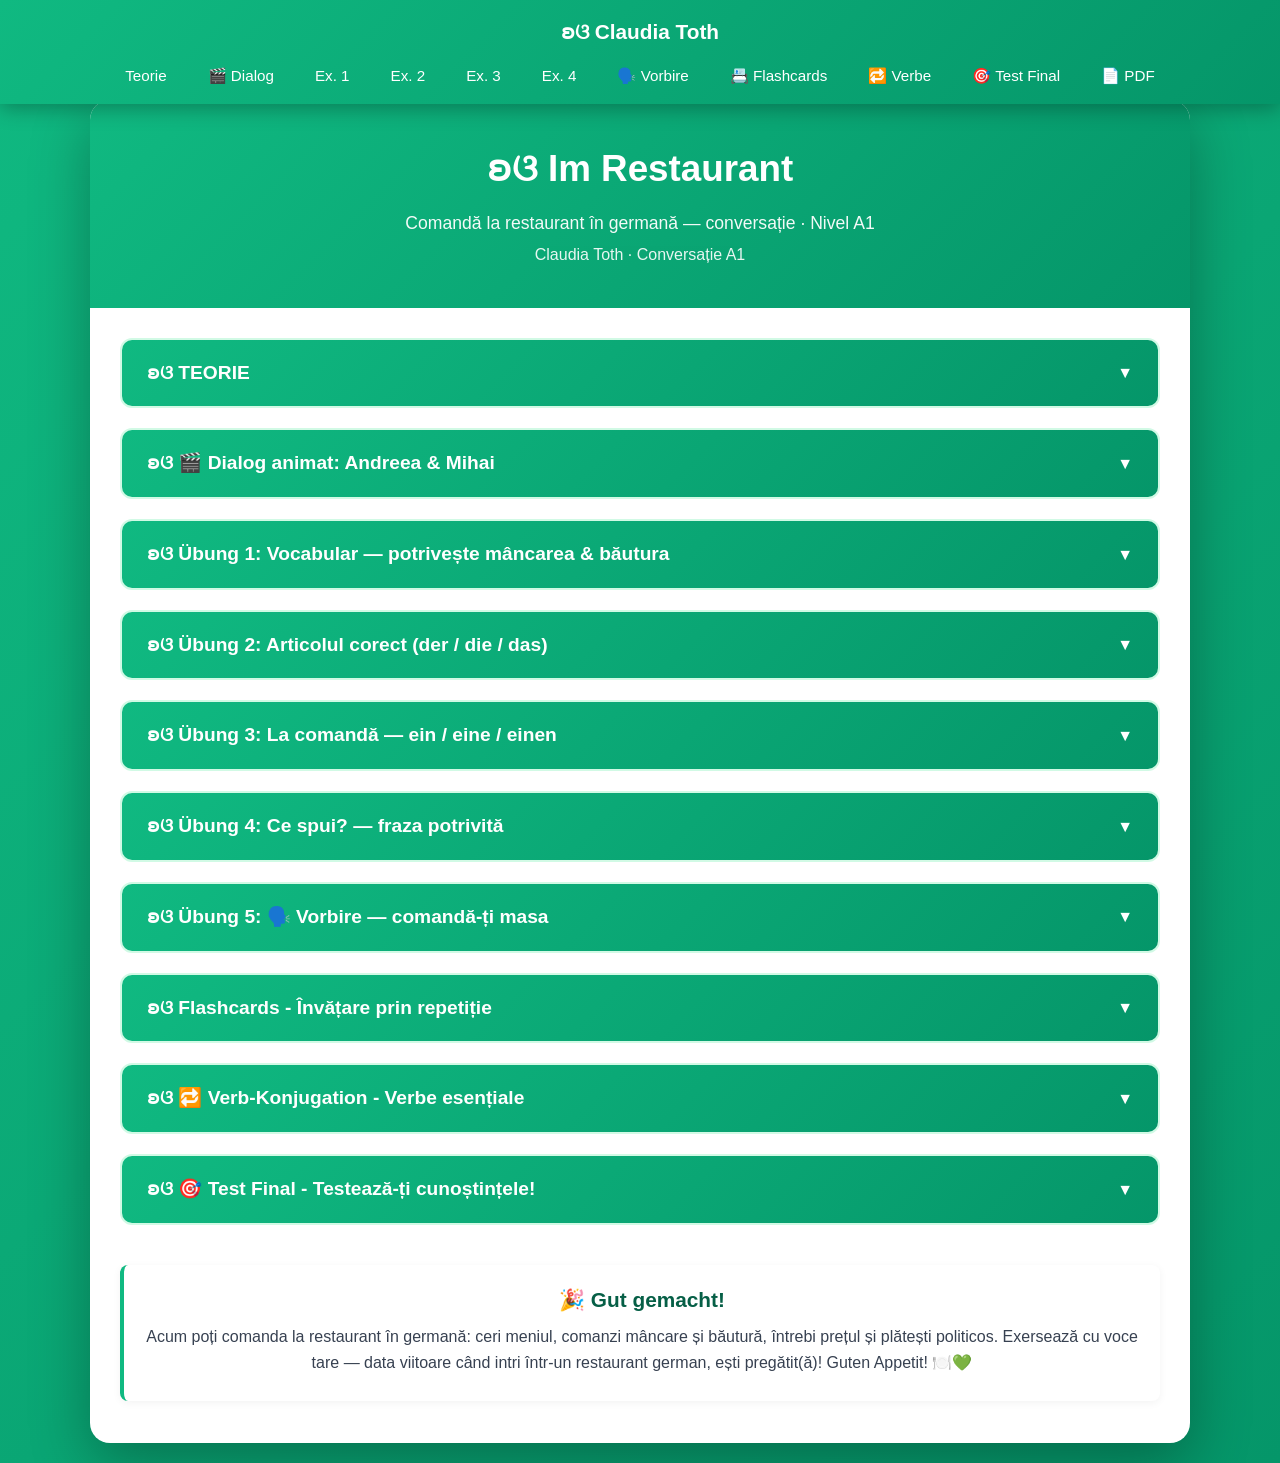
==== index.html @ c7c3b90e "Conversatie A1: Im Restaurant - Essen bestellen (lectie completa) A doua lectie de conversatie A1. C" ====
<!DOCTYPE html>
<html lang="ro">
<head>
    <meta charset="UTF-8">
    <meta name="robots" content="noindex, nofollow">
    <meta name="viewport" content="width=device-width, initial-scale=1.0">
    <title>Im Restaurant: Essen bestellen — conversație · Germană A1</title>
    <meta property="og:title" content="Im Restaurant (Conversație A1)">
    <meta property="og:description" content="Învață să comanzi la restaurant în germană: mâncare, băutură, preț, plată + dialog animat Andreea↔Mihai. Nivel A1.">
    <meta property="og:type" content="website">
    <link rel="stylesheet" href="styles.css">
</head>
<body>
    <nav class="navbar">
        <a href="#top" class="navbar-logo">ʚଓ Claudia Toth</a>
        <ul class="navbar-menu">
            <li><a href="#teorie" onclick="openSection(0)">Teorie</a></li>
            <li><a href="#dialog" onclick="openSection(1)">🎬 Dialog</a></li>
            <li><a href="#ex1" onclick="openSection(2)">Ex. 1</a></li>
            <li><a href="#ex2" onclick="openSection(3)">Ex. 2</a></li>
            <li><a href="#ex3" onclick="openSection(4)">Ex. 3</a></li>
            <li><a href="#ex4" onclick="openSection(5)">Ex. 4</a></li>
            <li><a href="#ex5" onclick="openSection(6)">🗣️ Vorbire</a></li>
            <li><a href="#flashcards" onclick="openSection(7)">📇 Flashcards</a></li>
            <li><a href="#verbs" onclick="openSection(8)">🔁 Verbe</a></li>
            <li><a href="#final-test" onclick="openSection(9)">🎯 Test Final</a></li>
            <li><a href="conversatie-a1-im-restaurant.pdf" download>📄 PDF</a></li>
        </ul>
    </nav>

    <div class="container" id="top">
        <div class="header">
            <h1>ʚଓ Im Restaurant</h1>
            <p class="subtitle">Comandă la restaurant în germană — conversație · Nivel A1</p>
            <p>Claudia Toth · Conversație A1</p>
        </div>

        <div class="content">
            <div class="section" id="teorie">
                <div class="section-header" onclick="toggleMainSection(0)"><h3>ʚଓ TEORIE</h3><span class="arrow">▼</span></div>
                <div class="section-content" id="main-section-0"><div id="theory-container"></div></div>
            </div>

            <div class="section" id="dialog">
                <div class="section-header" onclick="toggleMainSection(1)"><h3>ʚଓ 🎬 Dialog animat: Andreea & Mihai</h3><span class="arrow">▼</span></div>
                <div class="section-content" id="main-section-1">
                    <p style="margin-bottom:14px;"><em>Apasă ▶️ Pornește. Bulele apar pe rând, personajul activ „pulsează". Ascultă cum Andreea comandă la restaurantul lui Mihai — vei auzi exact frazele din teorie. Reascultă orice replică cu 🔁.</em></p>
                    <div id="dialog1-container"></div>
                </div>
            </div>

            <div class="section" id="ex1">
                <div class="section-header" onclick="toggleMainSection(2)"><h3>ʚଓ Übung 1: Vocabular — potrivește mâncarea & băutura</h3><span class="arrow">▼</span></div>
                <div class="section-content" id="main-section-2">
                    <div id="ex1-container"></div>
                    <div class="btn-container"><button class="btn btn-check" onclick="checkExercise(1)">✓ Verifica</button><button class="btn btn-reset" onclick="resetExercise(1)">↻ Reseteaza</button></div>
                    <div class="score" id="score-1"></div>
                </div>
            </div>

            <div class="section" id="ex2">
                <div class="section-header" onclick="toggleMainSection(3)"><h3>ʚଓ Übung 2: Articolul corect (der / die / das)</h3><span class="arrow">▼</span></div>
                <div class="section-content" id="main-section-3">
                    <div id="ex2-container"></div>
                    <div class="btn-container"><button class="btn btn-check" onclick="checkExercise(2)">✓ Verifica</button><button class="btn btn-reset" onclick="resetExercise(2)">↻ Reseteaza</button></div>
                    <div class="score" id="score-2"></div>
                </div>
            </div>

            <div class="section" id="ex3">
                <div class="section-header" onclick="toggleMainSection(4)"><h3>ʚଓ Übung 3: La comandă — ein / eine / einen</h3><span class="arrow">▼</span></div>
                <div class="section-content" id="main-section-4">
                    <div id="ex3-container"></div>
                    <div class="btn-container"><button class="btn btn-check" onclick="checkExercise(3)">✓ Verifica</button><button class="btn btn-reset" onclick="resetExercise(3)">↻ Reseteaza</button></div>
                    <div class="score" id="score-3"></div>
                </div>
            </div>

            <div class="section" id="ex4">
                <div class="section-header" onclick="toggleMainSection(5)"><h3>ʚଓ Übung 4: Ce spui? — fraza potrivită</h3><span class="arrow">▼</span></div>
                <div class="section-content" id="main-section-5">
                    <div id="ex4-container"></div>
                    <div class="btn-container"><button class="btn btn-check" onclick="checkExercise(4)">✓ Verifica</button><button class="btn btn-reset" onclick="resetExercise(4)">↻ Reseteaza</button></div>
                    <div class="score" id="score-4"></div>
                </div>
            </div>

            <div class="section" id="ex5">
                <div class="section-header" onclick="toggleMainSection(6)"><h3>ʚଓ Übung 5: 🗣️ Vorbire — comandă-ți masa</h3><span class="arrow">▼</span></div>
                <div class="section-content" id="main-section-6">
                    <div class="theory-box">
                        <h4>🗣️ Bestelle dein Essen! / Comandă-ți masa!</h4>
                        <p>Acesta e cel mai important exercițiu din lecție — și nu se notează. Imaginează-ți că ești la restaurantul lui Mihai și <strong>comandă cu voce tare</strong>: salută, cere meniul, comandă 2-3 lucruri, întreabă prețul și cere nota. Repetă de 2-3 ori, până curge natural.</p>
                    </div>

                    <div class="theory-box" style="background:#eef2ff;border-color:#6366f1;">
                        <h4>💡 Tippuri — începuturi de propoziție</h4>
                        <ul style="margin-left:20px;">
                            <li><strong>Die Speisekarte, bitte.</strong> <em>(Meniul, vă rog.)</em></li>
                            <li><strong>Ich möchte … / Ich hätte gern …</strong> <em>(Aș dori … / Aș vrea …)</em></li>
                            <li><strong>Ich nehme …</strong> <em>(Iau …)</em></li>
                            <li><strong>Was kostet das?</strong> <em>(Cât costă asta?)</em></li>
                            <li><strong>Die Rechnung, bitte. Ich zahle mit Karte.</strong> <em>(Nota, vă rog. Plătesc cu cardul.)</em></li>
                        </ul>
                    </div>

                    <details class="transcript-details" style="margin-top:16px;">
                        <summary>🎧 Model de răspuns (ascultă & citește)</summary>
                        <div style="padding:14px 4px;">
                            <div class="lesson-audio">
                                <div class="audio-player">
                                    <button class="audio-btn" onclick="toggleAudio(event, 'audio-modell')" id="btn-audio-modell">▶</button>
                                    <audio id="audio-modell" preload="none"><source src="audio/06-modell.mp3" type="audio/mpeg"></audio>
                                </div>
                                <span class="lesson-audio-label">🔊 Ascultă modelul Andreei</span>
                            </div>
                            <div class="example-box">
                                <div class="de">Guten Tag! Die Speisekarte, bitte. … Ich möchte eine Suppe und ein Schnitzel. Zum Trinken nehme ich ein Wasser. Was kostet das zusammen? … Die Rechnung, bitte. Ich zahle mit Karte. Vielen Dank!</div>
                                <div class="ro">Bună ziua! Meniul, vă rog. … Aș dori o supă și un șnițel. De băut iau o apă. Cât costă în total? … Nota de plată, vă rog. Plătesc cu cardul. Mulțumesc mult!</div>
                            </div>
                            <div class="andreea-note" style="margin-top:14px;">
                                <img class="andreea-note-avatar" src="images/annette.png" alt="Annette">
                                <div class="andreea-note-content">
                                    <div class="speaker">Annette</div>
                                    <div class="text">Nu trebuie să comanzi exact ca în model — comandă ce-ți place ȚIE. Dacă reușești să saluți, să comanzi 2-3 lucruri și să ceri nota fără să te oprești, ai reușit. Bravo! 💚</div>
                                </div>
                            </div>
                        </div>
                    </details>
                </div>
            </div>

            <div class="section" id="flashcards">
                <div class="section-header" onclick="toggleMainSection(7)"><h3>ʚଓ Flashcards - Învățare prin repetiție</h3><span class="arrow">▼</span></div>
                <div class="section-content" id="main-section-7"><div id="flashcards-container"></div></div>
            </div>

            <div class="section" id="verbs">
                <div class="section-header" onclick="toggleMainSection(8)"><h3>ʚଓ 🔁 Verb-Konjugation - Verbe esențiale</h3><span class="arrow">▼</span></div>
                <div class="section-content" id="main-section-8"><div id="verbs-container"></div></div>
            </div>

            <div class="section" id="final-test">
                <div class="section-header" onclick="toggleMainSection(9)"><h3>ʚଓ 🎯 Test Final - Testează-ți cunoștințele!</h3><span class="arrow">▼</span></div>
                <div class="section-content" id="main-section-9"><div id="final-test-container"></div></div>
            </div>

            <div class="theory-box" style="text-align: center; margin-top: 40px;">
                <p style="font-size: 1.3rem; font-weight: bold; color: #065f46;">🎉 Gut gemacht!</p>
                <p>Acum poți comanda la restaurant în germană: ceri meniul, comanzi mâncare și băutură, întrebi prețul și plătești politicos. Exersează cu voce tare — data viitoare când intri într-un restaurant german, ești pregătit(ă)! Guten Appetit! 🍽️💚</p>
            </div>
        </div>
    </div>

    <script src="theory.js"></script>
    <script src="dialogs.js?v=1"></script>
    <script src="exercises.js"></script>
    <script src="flashcards.js"></script>
    <script src="verbs.js"></script>
    <script src="final-test.js"></script>
    <script src="main.js"></script>
</body>
</html>
---- styles.css ----
/* ============================================
   CLAUDIA TOTH - NOMEN-VERB-VERBINDUNGEN
   Design verde profesional · Mobile responsive
   ============================================ */

* {
    margin: 0;
    padding: 0;
    box-sizing: border-box;
}

body {
    font-family: 'Segoe UI', Tahoma, Geneva, Verdana, sans-serif;
    background: linear-gradient(135deg, #10b981 0%, #059669 100%);
    line-height: 1.6;
    padding: 0;
    padding-top: 80px;
    min-height: 100vh;
    color: #374151;
}

/* ============================================
   NAVIGATION BAR
   ============================================ */
.navbar {
    position: fixed;
    top: 0;
    left: 0;
    right: 0;
    background: linear-gradient(135deg, #10b981 0%, #059669 100%);
    padding: 15px 30px;
    box-shadow: 0 4px 20px rgba(0,0,0,0.3);
    z-index: 1000;
    display: flex;
    flex-direction: column;
    gap: 15px;
    align-items: center;
    justify-content: center;
}

.navbar-logo {
    color: white;
    font-size: 1.3rem;
    font-weight: bold;
    text-decoration: none;
}

.navbar-menu {
    display: flex;
    gap: 5px;
    list-style: none;
    align-items: center;
    flex-wrap: wrap;
    justify-content: center;
}

.navbar-menu a {
    color: white;
    text-decoration: none;
    padding: 10px 18px;
    border-radius: 8px;
    transition: all 0.3s;
    font-size: 0.95rem;
    font-weight: 500;
}

.navbar-menu a:hover {
    background: rgba(255,255,255,0.2);
    transform: translateY(-2px);
}

/* ============================================
   CONTAINER PRINCIPAL
   ============================================ */
.container {
    max-width: 1100px;
    margin: 20px auto;
    background: white;
    border-radius: 20px;
    box-shadow: 0 20px 60px rgba(0,0,0,0.3);
    overflow: hidden;
}

.header {
    background: linear-gradient(135deg, #10b981 0%, #059669 100%);
    color: white;
    padding: 40px 30px;
    text-align: center;
}

.header h1 {
    font-size: 2.3rem;
    margin-bottom: 10px;
}

.header .subtitle {
    font-size: 1.1rem;
    opacity: 0.95;
    margin-bottom: 5px;
}

.header p {
    font-size: 1rem;
    opacity: 0.9;
}

.content {
    padding: 30px;
}

/* ============================================
   SECȚIUNI (Teorie + Exerciții)
   ============================================ */
.section {
    margin-bottom: 20px;
    scroll-margin-top: 100px;
    border-radius: 12px;
    overflow: hidden;
    border: 2px solid #d1fae5;
}

.section-header {
    background: linear-gradient(135deg, #10b981 0%, #059669 100%);
    color: white;
    padding: 18px 25px;
    cursor: pointer;
    display: flex;
    justify-content: space-between;
    align-items: center;
    transition: all 0.3s;
}

.section-header:hover {
    background: linear-gradient(135deg, #059669 0%, #047857 100%);
}

.section-header h3 {
    font-size: 1.2rem;
}

.arrow {
    transition: transform 0.3s;
    font-size: 1rem;
}

.arrow.rotated {
    transform: rotate(180deg);
}

.section-content {
    display: none;
    padding: 25px;
    background: #f0fdf4;
}

.section-content.active {
    display: block;
    animation: fadeIn 0.4s ease-in-out;
}

@keyframes fadeIn {
    from { opacity: 0; transform: translateY(-5px); }
    to { opacity: 1; transform: translateY(0); }
}

/* ============================================
   SUB-SECȚIUNI (în Teorie)
   ============================================ */
.sub-section {
    margin-bottom: 12px;
    border-radius: 10px;
    overflow: hidden;
    border: 1px solid #a7f3d0;
    background: white;
}

.sub-section-header {
    background: #d1fae5;
    color: #065f46;
    padding: 12px 18px;
    cursor: pointer;
    display: flex;
    justify-content: space-between;
    align-items: center;
    font-weight: 600;
    transition: background 0.3s;
    gap: 10px;
}

.sub-section-header > span:first-child {
    flex: 1;
}

.sub-section-header:hover {
    background: #a7f3d0;
}

/* ============================================
   AUDIO PLAYER (Play / Stop la fiecare subtitlu)
   ============================================ */
.audio-player {
    display: flex;
    align-items: center;
}

.audio-btn {
    background: #10b981;
    color: white;
    border: none;
    width: 36px;
    height: 36px;
    border-radius: 50%;
    cursor: pointer;
    font-size: 0.9rem;
    transition: all 0.3s;
    display: flex;
    align-items: center;
    justify-content: center;
    padding: 0;
    box-shadow: 0 2px 6px rgba(16, 185, 129, 0.3);
}

.audio-btn:hover {
    background: #059669;
    transform: scale(1.1);
    box-shadow: 0 4px 10px rgba(16, 185, 129, 0.5);
}

.audio-btn:active {
    transform: scale(0.95);
}

.lesson-audio {
    display: flex;
    align-items: center;
    gap: 12px;
    margin-bottom: 18px;
    padding: 10px 14px;
    background: #f0fdf4;
    border-left: 4px solid #10b981;
    border-radius: 6px;
}

.lesson-audio-label {
    color: #065f46;
    font-weight: 600;
    font-size: 0.95rem;
}

.sub-arrow {
    transition: transform 0.3s;
}

.sub-arrow.rotated {
    transform: rotate(180deg);
}

.sub-section-content {
    display: none;
    padding: 18px;
    background: white;
}

.sub-section-content.active {
    display: block;
}

/* ============================================
   THEORY BOX
   ============================================ */
.theory-box {
    background: white;
    border-left: 4px solid #10b981;
    padding: 18px 22px;
    margin: 12px 0;
    border-radius: 8px;
    box-shadow: 0 2px 8px rgba(0,0,0,0.05);
}

.theory-box h4 {
    color: #065f46;
    margin-bottom: 10px;
    font-size: 1.1rem;
}

.theory-box p {
    margin-bottom: 8px;
}

.theory-box ul {
    margin-left: 20px;
    margin-top: 8px;
}

.theory-box li {
    margin-bottom: 6px;
}

/* Exemple în context */
.example-box {
    background: #ecfdf5;
    border: 1px dashed #10b981;
    padding: 12px 16px;
    border-radius: 8px;
    margin: 10px 0;
    font-style: italic;
}

.example-box .de {
    color: #065f46;
    font-weight: 600;
    font-style: normal;
}

.example-box .ro {
    color: #6b7280;
    font-size: 0.95rem;
    margin-top: 4px;
}

/* Tabele teorie */
.theory-table {
    width: 100%;
    border-collapse: collapse;
    margin: 12px 0;
    background: white;
    border-radius: 8px;
    overflow: hidden;
    box-shadow: 0 2px 6px rgba(0,0,0,0.05);
}

.theory-table th {
    background: #10b981;
    color: white;
    padding: 12px;
    text-align: left;
    font-weight: 600;
}

.theory-table td {
    padding: 10px 12px;
    border-bottom: 1px solid #d1fae5;
}

.theory-table tr:last-child td {
    border-bottom: none;
}

.theory-table tr:nth-child(even) {
    background: #f0fdf4;
}

.theory-table .verb {
    color: #059669;
    font-weight: bold;
}

.theory-table .nomen {
    color: #065f46;
    font-weight: 600;
}

.theory-table .ro-text {
    color: #6b7280;
    font-style: italic;
    font-size: 0.95rem;
}

/* ============================================
   EXERCIȚII
   ============================================ */
.exercise-instruction {
    background: #fffbeb;
    border-left: 4px solid #f59e0b;
    padding: 12px 18px;
    margin-bottom: 18px;
    border-radius: 8px;
    color: #78350f;
}

.exercise-item {
    background: white;
    padding: 15px 18px;
    margin-bottom: 12px;
    border-radius: 10px;
    display: flex;
    align-items: flex-start;
    gap: 12px;
    flex-wrap: wrap;
    box-shadow: 0 2px 6px rgba(0,0,0,0.05);
}

.exercise-number {
    background: #10b981;
    color: white;
    width: 30px;
    height: 30px;
    border-radius: 50%;
    display: flex;
    align-items: center;
    justify-content: center;
    font-weight: bold;
    flex-shrink: 0;
    font-size: 0.9rem;
}

.input-group {
    flex: 1;
    min-width: 200px;
    display: flex;
    flex-direction: column;
    gap: 6px;
}

.input-group label {
    color: #374151;
    font-size: 1rem;
    line-height: 1.5;
}

.input-group .nomen-highlight {
    color: #065f46;
    font-weight: bold;
    background: #d1fae5;
    padding: 2px 8px;
    border-radius: 5px;
}

.input-group input[type="text"],
.input-group select {
    padding: 10px 14px;
    border: 2px solid #d1fae5;
    border-radius: 8px;
    font-size: 1rem;
    font-family: inherit;
    transition: all 0.3s;
    background: white;
}

.input-group input[type="text"]:focus,
.input-group select:focus {
    outline: none;
    border-color: #10b981;
    box-shadow: 0 0 0 3px rgba(16, 185, 129, 0.15);
}

/* Multiple choice */
.mc-options {
    display: flex;
    flex-direction: column;
    gap: 8px;
    margin-top: 8px;
}

.mc-option {
    display: flex;
    align-items: center;
    gap: 10px;
    padding: 8px 12px;
    border-radius: 8px;
    transition: background 0.2s;
    cursor: pointer;
}

.mc-option:hover {
    background: #f0fdf4;
}

.mc-option input[type="radio"] {
    cursor: pointer;
    width: 18px;
    height: 18px;
    accent-color: #10b981;
}

.mc-option label {
    cursor: pointer;
    flex: 1;
}

/* Feedback */
.feedback {
    width: 100%;
    margin-top: 8px;
    padding: 0;
    font-size: 0.95rem;
    border-radius: 6px;
    transition: all 0.3s;
}

.feedback.correct {
    background: #d1fae5;
    color: #065f46;
    padding: 10px 14px;
    border-left: 3px solid #10b981;
}

.feedback.incorrect {
    background: #fee2e2;
    color: #991b1b;
    padding: 10px 14px;
    border-left: 3px solid #ef4444;
}

.feedback.correct::before {
    content: "✓ Richtig! ";
    font-weight: bold;
}

.feedback.incorrect::before {
    content: "✗ Falsch. ";
    font-weight: bold;
}

/* ============================================
   BUTOANE
   ============================================ */
.btn-container {
    display: flex;
    gap: 15px;
    justify-content: center;
    margin: 30px 0;
    flex-wrap: wrap;
}

.btn {
    padding: 14px 32px;
    border: none;
    border-radius: 10px;
    font-size: 1rem;
    font-weight: 600;
    cursor: pointer;
    transition: all 0.3s;
    font-family: inherit;
}

.btn-check {
    background: linear-gradient(135deg, #10b981 0%, #059669 100%);
    color: white;
}

.btn-check:hover {
    transform: translateY(-2px);
    box-shadow: 0 8px 20px rgba(16, 185, 129, 0.4);
}

.btn-reset {
    background: #6b7280;
    color: white;
}

.btn-reset:hover {
    background: #4b5563;
    transform: translateY(-2px);
    box-shadow: 0 8px 20px rgba(107, 114, 128, 0.4);
}

/* ============================================
   SCOR
   ============================================ */
.score {
    display: none;
    background: linear-gradient(135deg, #10b981 0%, #059669 100%);
    color: white;
    padding: 25px;
    border-radius: 12px;
    text-align: center;
    margin: 20px 0;
    scroll-margin-top: 100px;
}

.score.show {
    display: block;
    animation: fadeIn 0.5s;
}

.score-value {
    font-size: 2rem;
    font-weight: bold;
    margin-bottom: 10px;
}

.score-message {
    font-size: 1.1rem;
}

/* ============================================
   FLASHCARDS
   ============================================ */
.flashcard-counter {
    text-align: center;
    margin-bottom: 15px;
    color: #065f46;
    font-weight: 600;
}

.flashcard {
    background: white;
    border-radius: 16px;
    padding: 50px 30px;
    min-height: 220px;
    display: flex;
    align-items: center;
    justify-content: center;
    text-align: center;
    cursor: pointer;
    box-shadow: 0 4px 15px rgba(0,0,0,0.1);
    transition: transform 0.3s;
    position: relative;
    border: 3px solid #10b981;
}

.flashcard:hover {
    transform: scale(1.02);
}

.flashcard-content {
    width: 100%;
}

.flashcard .de {
    font-size: 1.8rem;
    color: #065f46;
    font-weight: bold;
    margin-bottom: 10px;
}

.flashcard .ro {
    font-size: 1.2rem;
    color: #6b7280;
    font-style: italic;
    display: none;
}

.flashcard.flipped .ro {
    display: block;
    animation: fadeIn 0.3s;
}

.flashcard-hint {
    position: absolute;
    bottom: 12px;
    left: 0;
    right: 0;
    color: #9ca3af;
    font-size: 0.85rem;
}

.flashcard-audio-btn {
    position: absolute;
    top: 15px;
    right: 15px;
    background: #10b981;
    color: white;
    border: none;
    width: 40px;
    height: 40px;
    border-radius: 50%;
    font-size: 1.2rem;
    cursor: pointer;
    transition: all 0.3s;
    display: flex;
    align-items: center;
    justify-content: center;
}

.flashcard-audio-btn:hover {
    background: #059669;
    transform: scale(1.1);
}

.flashcard-controls {
    display: flex;
    justify-content: space-between;
    gap: 15px;
    margin-top: 20px;
}

.flashcard-btn {
    flex: 1;
    background: linear-gradient(135deg, #10b981 0%, #059669 100%);
    color: white;
    padding: 12px;
    border: none;
    border-radius: 8px;
    cursor: pointer;
    font-size: 1rem;
    font-weight: 600;
    transition: all 0.3s;
    font-family: inherit;
}

.flashcard-btn:hover {
    transform: translateY(-2px);
    box-shadow: 0 4px 12px rgba(16, 185, 129, 0.4);
}

.flashcard-btn:disabled {
    background: #d1d5db;
    cursor: not-allowed;
    transform: none;
    box-shadow: none;
}

/* ============================================
   MOBILE RESPONSIVE
   ============================================ */
@media (max-width: 768px) {
    body {
        padding: 0;
        padding-top: 140px;
    }

    .navbar {
        padding: 15px;
    }

    .navbar-menu a {
        padding: 8px 12px;
        font-size: 0.85rem;
    }

    .container {
        margin: 10px;
        border-radius: 12px;
    }

    .header h1 {
        font-size: 1.6rem;
    }

    .header .subtitle {
        font-size: 0.95rem;
    }

    .content {
        padding: 15px;
    }

    .section-header h3 {
        font-size: 1rem;
    }

    .exercise-item {
        padding: 12px;
    }

    .input-group {
        min-width: 100%;
    }

    .btn {
        padding: 12px 24px;
        font-size: 0.95rem;
    }

    .flashcard {
        padding: 35px 20px;
        min-height: 180px;
    }

    .flashcard .de {
        font-size: 1.4rem;
    }

    .flashcard .ro {
        font-size: 1rem;
    }

    .theory-table,
    .grammar-table {
        font-size: 0.9rem;
        display: block;
        overflow-x: auto;
        white-space: nowrap;
        -webkit-overflow-scrolling: touch;
        max-width: 100%;
        scrollbar-width: thin;
        scrollbar-color: #f59e0b #fef3c7;
        background-image: linear-gradient(to right, transparent calc(100% - 32px), rgba(245, 158, 11, 0.28) 100%);
        background-attachment: local;
        background-repeat: no-repeat;
    }

    .theory-table::-webkit-scrollbar,
    .grammar-table::-webkit-scrollbar {
        height: 6px;
    }
    .theory-table::-webkit-scrollbar-track,
    .grammar-table::-webkit-scrollbar-track {
        background: #fef3c7;
        border-radius: 3px;
    }
    .theory-table::-webkit-scrollbar-thumb,
    .grammar-table::-webkit-scrollbar-thumb {
        background: #f59e0b;
        border-radius: 3px;
    }

    .theory-table::before,
    .grammar-table::before {
        content: '👈 Glisează lateral pentru toate coloanele 👉';
        display: block;
        background: #fef3c7;
        color: #92400e;
        padding: 6px 10px;
        font-size: 0.72rem;
        text-align: center;
        font-style: italic;
        border-radius: 6px 6px 0 0;
        white-space: nowrap;
        border-bottom: 1px solid #f59e0b;
        position: sticky;
        left: 0;
    }

    .theory-table th,
    .theory-table td,
    .grammar-table th,
    .grammar-table td {
        padding: 8px;
    }
}

/* ============================================
   TRADUCERI ROMÂNĂ sub fiecare propoziție germană
   Permanent vizibile sub tabelele de teorie
   ============================================ */
.ro-translation {
    display: inline-block;
    color: #6b7280;
    font-style: italic;
    font-size: 0.88rem;
    font-weight: normal;
    line-height: 1.4;
    margin-top: 4px;
    padding-left: 8px;
    border-left: 2px solid #fcd34d;
}

/* ============================================
   TEST FINAL - Wizard Style
   ============================================ */

/* Intro section */
.test-intro {
    background: white;
    padding: 30px;
    border-radius: 12px;
    text-align: center;
    box-shadow: 0 2px 8px rgba(0,0,0,0.05);
}

.test-intro h3 {
    color: #065f46;
    font-size: 1.5rem;
    margin-bottom: 15px;
}

.test-intro p {
    color: #374151;
    margin-bottom: 15px;
}

.test-info-list {
    list-style: none;
    padding: 0;
    margin: 20px auto;
    max-width: 500px;
    text-align: left;
}

.test-info-list li {
    padding: 8px 0;
    color: #374151;
}

.btn-large {
    padding: 16px 40px !important;
    font-size: 1.1rem !important;
    margin-top: 15px;
}

/* Wizard - container principal */
.test-wizard {
    background: white;
    padding: 30px;
    border-radius: 12px;
    box-shadow: 0 2px 8px rgba(0,0,0,0.05);
}

/* Progress bar */
.test-progress {
    margin-bottom: 25px;
}

.test-progress-info {
    display: flex;
    justify-content: space-between;
    margin-bottom: 10px;
    font-weight: 600;
    color: #065f46;
    flex-wrap: wrap;
    gap: 10px;
}

.test-progress-bar {
    height: 12px;
    background: #d1fae5;
    border-radius: 6px;
    overflow: hidden;
}

.test-progress-fill {
    height: 100%;
    background: linear-gradient(90deg, #10b981 0%, #059669 100%);
    transition: width 0.4s ease;
    border-radius: 6px;
    box-shadow: 0 0 8px rgba(16, 185, 129, 0.4);
}

/* Întrebarea curentă */
.test-question {
    background: #f0fdf4;
    padding: 25px;
    border-radius: 10px;
    margin-bottom: 20px;
    border: 2px solid #d1fae5;
}

.test-question-label {
    color: #065f46;
    font-weight: 600;
    font-size: 1.05rem;
    margin-bottom: 15px;
}

.test-question-content {
    font-size: 1.15rem;
    color: #374151;
    line-height: 1.8;
    margin-bottom: 12px;
}

.test-blank {
    background: #fef3c7;
    padding: 4px 16px;
    border-radius: 6px;
    border: 2px dashed #f59e0b;
    color: #78350f;
    font-weight: bold;
    margin-right: 8px;
}

.test-translation {
    display: block;
    color: #6b7280;
    font-style: italic;
    margin: 10px 0;
    font-size: 0.95rem;
}

.test-ro-text {
    background: #fff7ed;
    padding: 15px;
    border-radius: 8px;
    border-left: 4px solid #f59e0b;
    color: #78350f;
    font-weight: 500;
}

.test-input {
    width: 100%;
    padding: 12px 16px;
    border: 2px solid #d1fae5;
    border-radius: 8px;
    font-size: 1.05rem;
    font-family: inherit;
    transition: all 0.3s;
    background: white;
    margin-top: 10px;
}

.test-input:focus {
    outline: none;
    border-color: #10b981;
    box-shadow: 0 0 0 3px rgba(16, 185, 129, 0.15);
}

.test-mc {
    margin-top: 15px;
}

.test-mc .mc-option {
    background: white;
    padding: 12px 16px;
    border-radius: 8px;
    margin-bottom: 8px;
    border: 2px solid #d1fae5;
    transition: all 0.2s;
}

.test-mc .mc-option:hover {
    border-color: #10b981;
    background: #f0fdf4;
}

/* Controale wizard */
.test-controls {
    display: flex;
    gap: 12px;
    justify-content: space-between;
    margin-top: 25px;
    flex-wrap: wrap;
}

.btn-secondary {
    background: #6b7280;
    color: white;
}

.btn-secondary:hover {
    background: #4b5563;
    transform: translateY(-2px);
    box-shadow: 0 4px 12px rgba(107, 114, 128, 0.4);
}

.btn:disabled {
    opacity: 0.5;
    cursor: not-allowed;
    transform: none !important;
    box-shadow: none !important;
}

/* Buton ÎNAPOI LA TEORIE */
.btn-back {
    background: linear-gradient(135deg, #6366f1 0%, #4f46e5 100%);
    color: white;
}

.btn-back:hover {
    transform: translateY(-2px);
    box-shadow: 0 8px 20px rgba(99, 102, 241, 0.4);
}

.test-back-top {
    margin-bottom: 20px;
}

/* REZULTATE */
.test-results {
    background: white;
    padding: 30px;
    border-radius: 12px;
    box-shadow: 0 2px 8px rgba(0,0,0,0.05);
}

.test-result-card {
    text-align: center;
    padding: 30px;
    border-radius: 16px;
    margin-bottom: 25px;
}

.test-result-card.passed {
    background: linear-gradient(135deg, #10b981 0%, #059669 100%);
    color: white;
}

.test-result-card.failed {
    background: linear-gradient(135deg, #ef4444 0%, #dc2626 100%);
    color: white;
}

.test-result-emoji {
    font-size: 4rem;
    margin-bottom: 10px;
}

.test-result-badge {
    font-size: 1.3rem;
    font-weight: bold;
    letter-spacing: 2px;
    margin-bottom: 15px;
    opacity: 0.95;
}

.test-result-score {
    font-size: 3rem;
    font-weight: bold;
    margin-bottom: 5px;
}

.test-result-percentage {
    font-size: 2.5rem;
    font-weight: bold;
    margin-bottom: 20px;
    opacity: 0.9;
}

.test-result-message {
    font-size: 1rem;
    line-height: 1.6;
    max-width: 550px;
    margin: 0 auto;
    padding: 0 15px;
}

.pass-mark, .fail-mark {
    margin-top: 20px;
    padding: 12px;
    background: rgba(255,255,255,0.2);
    border-radius: 8px;
    font-weight: 600;
    font-size: 0.95rem;
}

/* Stats categorii */
.test-stats {
    background: #f0fdf4;
    padding: 20px;
    border-radius: 10px;
    margin-bottom: 20px;
    border-left: 4px solid #10b981;
}

.test-stats h4 {
    color: #065f46;
    margin-bottom: 12px;
}

.test-stats ul {
    list-style: none;
    padding: 0;
}

.test-stats li {
    padding: 8px 0;
    border-bottom: 1px solid #d1fae5;
    color: #374151;
}

.test-stats li:last-child {
    border-bottom: none;
}

/* Greșeli */
.test-mistakes {
    background: #fef2f2;
    padding: 20px;
    border-radius: 10px;
    margin-bottom: 20px;
    border-left: 4px solid #ef4444;
}

.test-mistakes h4 {
    color: #991b1b;
    margin-bottom: 15px;
}

.mistake-item {
    background: white;
    padding: 12px 15px;
    border-radius: 8px;
    margin-bottom: 10px;
    line-height: 1.6;
}

/* Acțiuni finale */
.test-final-actions {
    display: flex;
    gap: 15px;
    justify-content: center;
    flex-wrap: wrap;
    margin-top: 25px;
}

/* Mobile responsive pentru test */
@media (max-width: 768px) {
    .test-intro,
    .test-wizard,
    .test-results {
        padding: 20px 15px;
    }
    
    .test-question {
        padding: 18px 15px;
    }
    
    .test-question-content {
        font-size: 1rem;
    }
    
    .test-result-emoji {
        font-size: 3rem;
    }
    
    .test-result-score {
        font-size: 2.2rem;
    }
    
    .test-result-percentage {
        font-size: 1.8rem;
    }
    
    .test-controls {
        flex-direction: column;
    }

    .test-controls .btn {
        width: 100%;
    }
}

/* ============================================
   EX1 - CLICK-MATCH (DE ↔ RO)
   ============================================ */
.dm-board {
    display: grid;
    grid-template-columns: 1fr 1fr;
    gap: 18px;
    margin: 15px 0;
}

.dm-col {
    background: white;
    padding: 14px;
    border-radius: 10px;
    box-shadow: 0 2px 6px rgba(0,0,0,0.05);
    display: flex;
    flex-direction: column;
    gap: 8px;
}

.dm-col-title {
    color: #065f46;
    font-weight: bold;
    margin-bottom: 6px;
    text-align: center;
    font-size: 1rem;
    padding-bottom: 8px;
    border-bottom: 2px solid #d1fae5;
}

.dm-tile {
    padding: 10px 14px;
    background: #f0fdf4;
    border: 2px solid #d1fae5;
    border-radius: 8px;
    cursor: pointer;
    transition: all 0.2s;
    font-weight: 500;
    color: #065f46;
    text-align: center;
}

.dm-tile:hover {
    background: #d1fae5;
    border-color: #10b981;
    transform: translateY(-1px);
}

.dm-tile.dm-selected {
    background: #fef3c7;
    border-color: #f59e0b;
    color: #78350f;
}

.dm-tile.dm-correct {
    background: #d1fae5;
    border-color: #10b981;
    color: #065f46;
    cursor: default;
    opacity: 0.7;
}

.dm-tile.dm-wrong {
    background: #fee2e2;
    border-color: #ef4444;
    color: #991b1b;
    animation: shake 0.4s;
}

.dm-status {
    text-align: center;
    margin-top: 12px;
    padding: 10px;
    background: #fffbeb;
    border-radius: 8px;
    color: #78350f;
    font-weight: 600;
    border-left: 4px solid #f59e0b;
}

@keyframes shake {
    0%, 100% { transform: translateX(0); }
    25% { transform: translateX(-5px); }
    75% { transform: translateX(5px); }
}

/* ============================================
   EX2 - SORT 5 COLOANE
   ============================================ */
.sort-pool {
    display: flex;
    flex-wrap: wrap;
    gap: 8px;
    padding: 14px;
    background: white;
    border: 2px dashed #10b981;
    border-radius: 10px;
    margin: 15px 0;
    min-height: 60px;
}

.sort-tile {
    padding: 8px 14px;
    background: #f0fdf4;
    border: 2px solid #d1fae5;
    border-radius: 8px;
    cursor: pointer;
    transition: all 0.2s;
    font-weight: 500;
    color: #065f46;
    user-select: none;
}

.sort-tile:hover {
    background: #d1fae5;
    border-color: #10b981;
}

.sort-tile.sort-selected {
    background: #fef3c7;
    border-color: #f59e0b;
    color: #78350f;
}

.sort-tile.sort-wrong {
    background: #fee2e2;
    border-color: #ef4444;
    color: #991b1b;
    animation: shake 0.4s;
}

.sort-tile.sort-placed {
    background: #d1fae5;
    border-color: #10b981;
    color: #065f46;
    cursor: default;
}

.sort-cols {
    display: grid;
    grid-template-columns: repeat(5, 1fr);
    gap: 10px;
    margin-top: 12px;
}

.sort-col {
    background: white;
    border: 2px solid #d1fae5;
    border-radius: 10px;
    padding: 10px;
    cursor: pointer;
    min-height: 140px;
    transition: all 0.2s;
}

.sort-col:hover {
    border-color: #10b981;
    background: #f0fdf4;
}

.sort-col-title {
    text-align: center;
    font-weight: bold;
    color: white;
    background: linear-gradient(135deg, #10b981 0%, #059669 100%);
    padding: 6px 10px;
    border-radius: 6px;
    margin-bottom: 8px;
    font-size: 1rem;
}

.sort-col-body {
    display: flex;
    flex-direction: column;
    gap: 6px;
}

/* ============================================
   EX3 - SATZBAU KLAMMER (click-to-build)
   ============================================ */
.satzbau-item {
    background: white;
    padding: 15px 18px;
    margin-bottom: 12px;
    border-radius: 10px;
    display: flex;
    align-items: flex-start;
    gap: 12px;
    box-shadow: 0 2px 6px rgba(0,0,0,0.05);
}

.satzbau-answer {
    min-height: 50px;
    padding: 12px;
    background: #fffbeb;
    border: 2px dashed #f59e0b;
    border-radius: 8px;
    margin: 8px 0;
    display: flex;
    flex-wrap: wrap;
    gap: 6px;
    align-items: center;
}

.satzbau-answer-placeholder {
    color: #9ca3af;
    font-style: italic;
    font-size: 0.95rem;
}

.satzbau-pool {
    display: flex;
    flex-wrap: wrap;
    gap: 8px;
    padding: 10px;
    background: #f0fdf4;
    border-radius: 8px;
    margin-top: 8px;
}

.satzbau-word {
    padding: 8px 14px;
    background: white;
    border: 2px solid #d1fae5;
    border-radius: 8px;
    cursor: pointer;
    transition: all 0.2s;
    font-weight: 500;
    color: #065f46;
    user-select: none;
}

.satzbau-word:hover {
    background: #d1fae5;
    border-color: #10b981;
    transform: translateY(-1px);
}

.satzbau-word.satzbau-used {
    background: #f3f4f6;
    color: #d1d5db;
    border-color: #e5e7eb;
    cursor: not-allowed;
    opacity: 0.5;
}

.satzbau-picked {
    padding: 6px 12px;
    background: #10b981;
    color: white;
    border-radius: 6px;
    cursor: pointer;
    font-weight: 500;
    transition: all 0.2s;
}

.satzbau-picked:hover {
    background: #ef4444;
}

/* ============================================
   EX4 - AUDIO DICTATION
   ============================================ */
.dict-play-btn {
    background: linear-gradient(135deg, #10b981 0%, #059669 100%);
    color: white;
    border: none;
    padding: 8px 16px;
    border-radius: 8px;
    cursor: pointer;
    font-weight: 600;
    font-family: inherit;
    transition: all 0.2s;
    font-size: 0.95rem;
}

.dict-play-btn:hover {
    transform: translateY(-1px);
    box-shadow: 0 4px 10px rgba(16, 185, 129, 0.4);
}

/* ============================================
   EX5 - FIND-THE-MISTAKE
   ============================================ */
.mistake-options {
    display: flex;
    flex-direction: column;
    gap: 8px;
    margin-top: 8px;
}

.mistake-opt {
    padding: 10px 14px;
    background: white;
    border: 2px solid #d1fae5;
    border-radius: 8px;
    cursor: pointer;
    transition: all 0.2s;
    color: #374151;
}

.mistake-opt:hover {
    border-color: #10b981;
    background: #f0fdf4;
}

.mistake-opt.mistake-picked {
    border-color: #f59e0b;
    background: #fef3c7;
    color: #78350f;
    font-weight: 600;
}

.mistake-opt-letter {
    font-weight: bold;
    color: #065f46;
    margin-right: 6px;
}

/* ============================================
   MOBILE pentru widgeturile interactive
   ============================================ */
@media (max-width: 768px) {
    .dm-board {
        grid-template-columns: 1fr;
        gap: 12px;
    }
    .sort-cols {
        grid-template-columns: repeat(2, 1fr);
    }
    .sort-col {
        min-height: 100px;
    }
    .satzbau-item {
        flex-direction: column;
        padding: 12px;
    }
}

/* ============================================
   PDF — footer @page + secțiuni EXPANDATE la print
   ⚠️ NU se schimbă interfața web. Doar la PRINT secțiunile colapsabile
   se deschid, ca PDF-ul să conțină MATERIA, nu doar header-ele.
   ============================================ */
@page {
    size: A4;
    margin: 18mm 14mm 22mm 14mm;
    @bottom-left { content: "ʚଓ © 2026 Claudia Toth"; font-size: 9pt; color: #065f46; }
    @bottom-right { content: "pag. " counter(page) " / " counter(pages); font-size: 9pt; color: #6b7280; }
}

@media print {
    /* Forțează TOATE secțiunile + sub-secțiunile deschise → PDF cu materia completă */
    .section-content { display: block !important; }
    .sub-section-content { display: block !important; }
    /* Ascunde decorațiunile interactive (săgeți, navbar, butoane verifică/reset) */
    .navbar { display: none !important; }
    .arrow, .sub-arrow { display: none !important; }
    .btn-container { display: none !important; }
    .section-header, .sub-section-header { cursor: default; }
    /* Păstrează culorile la print (verzi + gradient) */
    body { background: white; padding-top: 0; -webkit-print-color-adjust: exact; print-color-adjust: exact; }
    .container { box-shadow: none; margin: 0; max-width: 100%; }
    .header, .section-header { -webkit-print-color-adjust: exact; print-color-adjust: exact; }
    /* Evită break-uri inestetice în mijlocul tabelelor/cardurilor */
    .theory-box, .example-box, .theory-table, .sub-section { page-break-inside: avoid; break-inside: avoid; }
}

/* ===== CAST BANNER (personajele Annettes Deutschkurs) =====
   ⚠️ NU șterge — acest bloc este parte din TEMPLATE-ul canonical
   folosit de lesson-generator. Rămâne dormant dacă lecția nu are
   <div class="cast-banner"> în HTML, dar e ACTIV pentru toate
   lecțiile noi generate care folosesc cast-grid (A1+A2 standard).
   Spec complet în IMPORTANT PENTRU AGENTI/AGENTS-README.md §🌐 CAST GRID. */
.cast-banner {
    background: linear-gradient(135deg, #ecfdf5 0%, #d1fae5 100%);
    border: 2px solid #10B981;
    border-radius: 12px;
    padding: 16px;
    margin: 20px 0;
    text-align: center;
}
.cast-banner h4 {
    color: #065f46;
    margin: 0 0 12px;
    font-size: 1.1rem;
}
.cast-grid {
    display: grid;
    grid-template-columns: repeat(6, 1fr);
    gap: 8px;
    max-width: 720px;
    margin: 0 auto;
}
.cast-card {
    background: #fff;
    border-radius: 8px;
    padding: 8px 4px;
    text-align: center;
    box-shadow: 0 1px 3px rgba(0,0,0,0.06);
}
.cast-card img {
    width: 60px;
    height: 80px;
    object-fit: contain;
    display: block;
    margin: 0 auto 4px;
}
.cast-card .name {
    font-size: 0.72rem;
    font-weight: 700;
    color: #065f46;
    line-height: 1.2;
}
.cast-card .detail {
    font-size: 0.65rem;
    color: #6b7280;
    line-height: 1.2;
    margin-top: 2px;
}
@media (max-width: 768px) {
    .cast-grid { grid-template-columns: repeat(3, 1fr); }
}

/* ===== ANDREEA NOTE (caseta cu tip de la cursantă Andreea) — REGULA 15 ===== */
/* Avatar 44×56px (NU dimensiune nativă!) — adăugat în template 28 mai 2026 */
/* după bug raportat de Claudia pe A2 L2 (andreeas-diplom) */
.andreea-note {
    background: #fffbeb;
    border-left: 4px solid #f59e0b;
    border-radius: 0 8px 8px 0;
    padding: 12px 16px;
    margin: 14px 0;
    display: flex;
    gap: 12px;
    align-items: flex-start;
}
.andreea-note-avatar {
    width: 44px;
    height: 56px;
    object-fit: contain;
    flex-shrink: 0;
}
.andreea-note-content {
    flex: 1;
}
.andreea-note-content .speaker {
    font-weight: 700;
    color: #92400e;
    font-size: 0.85rem;
    margin-bottom: 4px;
}
.andreea-note-content .speaker::before {
    content: "💚 ";
}
.andreea-note-content .text {
    color: #78350f;
    font-size: 0.92rem;
    font-style: italic;
    line-height: 1.55;
}

/* ===== GRAMMAR-TABLE (desktop) — REGULA 3 OBLIGATORIE ===== */
/* Adăugat 28 mai 2026 în template — lipsea din global CSS */
.grammar-table {
    width: 100%;
    border-collapse: collapse;
    margin: 10px 0;
    background: white;
    border-radius: 6px;
    overflow: hidden;
    box-shadow: 0 1px 4px rgba(0,0,0,0.04);
}
.grammar-table th {
    background: #d1fae5;
    color: #065f46;
    padding: 12px 16px;
    text-align: left;
    font-weight: 600;
    border-bottom: 2px solid #047857;
    white-space: nowrap;
}
.grammar-table td {
    padding: 12px 16px;
    border-bottom: 1px solid #ecfdf5;
    vertical-align: middle;
}
.grammar-table tr:last-child td {
    border-bottom: none;
}
.grammar-table tr:nth-child(even) {
    background: #f0fdf4;
}

/* ===== REGULA 14 PATCH â€” touch scroll mobile (fix raportat 31 mai 2026) ===== */
@media (max-width: 768px) {
    .theory-table,
    .grammar-table {
        touch-action: pan-x !important;
        -webkit-overflow-scrolling: touch !important;
        overflow-x: auto !important;
    }
    /* Wrapper-ul (theory-box) nu trebuie sÄƒ blocheze scroll-ul */
    .theory-box {
        overflow: visible !important;
    }
    /* Verb cards la fel */
    .verb-card {
        overflow-x: auto !important;
        -webkit-overflow-scrolling: touch !important;
    }
}

/* ============================================
   DIALOG ANIMAT (motor Pflege) — Andreea ↔ Annette
   ============================================ */
.animated-dialog { background: white; border-radius: 16px; padding: 20px; margin: 16px 0; box-shadow: 0 4px 18px rgba(6, 95, 70, 0.1); }
.dialog-context { background: #f0fdf4; border-left: 4px solid #10b981; padding: 10px 14px; border-radius: 6px; color: #065f46; font-size: 0.9rem; margin-bottom: 18px; }
.stage-container { background: linear-gradient(135deg, #f0fdf4 0%, #ecfdf5 100%); border-radius: 12px; padding: 24px 16px; margin: 14px 0; }
.stage { display: grid; grid-template-columns: 1fr 1fr; gap: 24px; align-items: start; }
.character-wrapper { display: flex; flex-direction: column; align-items: center; position: relative; transition: all 0.3s; opacity: 0.55; }
.character-wrapper.speaking { opacity: 1; transform: scale(1.05); }
.character-wrapper.speaking .character-avatar { animation: pulse 1.5s infinite; box-shadow: 0 0 0 6px rgba(16, 185, 129, 0.25); }
@keyframes pulse { 0% { box-shadow: 0 0 0 0 rgba(16, 185, 129, 0.4); } 70% { box-shadow: 0 0 0 12px rgba(16, 185, 129, 0); } 100% { box-shadow: 0 0 0 0 rgba(16, 185, 129, 0); } }
.character-avatar { width: 90px; height: 90px; border-radius: 50%; overflow: hidden; border: 3px solid #10b981; background: white; display: flex; align-items: center; justify-content: center; }
.character-avatar img { width: 100%; height: 100%; object-fit: cover; }
.character-label { margin-top: 8px; color: #065f46; font-weight: 700; font-size: 0.95rem; }
.speech-bubble { position: relative; margin-top: 14px; background: white; border: 2px solid #10b981; border-radius: 14px; padding: 12px 16px; width: 100%; max-width: 280px; opacity: 0; transform: translateY(8px); transition: opacity 0.3s, transform 0.3s; pointer-events: none; box-shadow: 0 4px 12px rgba(6, 95, 70, 0.08); }
.speech-bubble::before { content: ''; position: absolute; top: -10px; left: 50%; transform: translateX(-50%); width: 0; height: 0; border-left: 8px solid transparent; border-right: 8px solid transparent; border-bottom: 10px solid #10b981; }
.speech-bubble::after { content: ''; position: absolute; top: -7px; left: 50%; transform: translateX(-50%); width: 0; height: 0; border-left: 7px solid transparent; border-right: 7px solid transparent; border-bottom: 8px solid white; }
.speech-bubble.visible { opacity: 1; transform: translateY(0); }
.speech-bubble .bubble-de, .speech-bubble .bubble-ro { transition: opacity 0.18s ease; }
.speech-bubble.text-fading .bubble-de, .speech-bubble.text-fading .bubble-ro { opacity: 0.15; }
.bubble-de { color: #065f46; font-weight: 600; font-size: 0.95rem; margin-bottom: 6px; line-height: 1.4; }
.bubble-ro { color: #6b7280; font-style: italic; font-size: 0.85rem; line-height: 1.4; }
.dialog-controls { display: flex; justify-content: center; gap: 10px; margin: 16px 0 10px; flex-wrap: wrap; }
.btn-dialog { background: linear-gradient(135deg, #10b981 0%, #059669 100%); color: white; border: none; padding: 10px 18px; border-radius: 8px; cursor: pointer; font-size: 0.92rem; font-weight: 600; transition: all 0.2s; font-family: inherit; }
.btn-dialog:hover:not(:disabled) { transform: translateY(-2px); box-shadow: 0 4px 12px rgba(16, 185, 129, 0.3); }
.btn-dialog:disabled { background: #d1d5db; cursor: not-allowed; }
.dialog-progress { text-align: center; margin-top: 8px; }
.progress-bar { height: 8px; background: #e5e7eb; border-radius: 4px; overflow: hidden; margin-bottom: 6px; }
.progress-fill { height: 100%; background: linear-gradient(135deg, #10b981 0%, #059669 100%); transition: width 0.3s ease-out; width: 0%; }
.progress-text { color: #065f46; font-size: 0.85rem; font-weight: 600; }
.transcript-details { margin-top: 16px; background: #f0fdf4; border-radius: 8px; padding: 10px 14px; }
.transcript-details summary { color: #065f46; font-weight: 600; cursor: pointer; padding: 4px 0; }
.transcript-list { margin-top: 10px; }
.reply-item { background: white; border-left: 4px solid #d1d5db; padding: 10px 12px; border-radius: 6px; margin-bottom: 8px; transition: all 0.3s; }
.reply-item.active { border-left-color: #10b981; background: #f0fdf4; transform: translateX(4px); }
.reply-header { display: flex; align-items: center; gap: 10px; margin-bottom: 6px; }
.reply-num { color: #6b7280; font-size: 0.85rem; font-weight: 700; }
.reply-speaker { color: #065f46; font-weight: 600; font-size: 0.88rem; flex: 1; }
.speaker-andreea { color: #047857; }
.speaker-annette { color: #a21caf; }
.speaker-mihai { color: #ea580c; }
.btn-replay-reply { background: #ecfdf5; border: 1px solid #10b981; color: #065f46; border-radius: 6px; padding: 3px 8px; cursor: pointer; font-size: 0.8rem; }
.btn-replay-reply:hover { background: #d1fae5; }
.reply-de { color: #065f46; font-weight: 600; font-size: 0.92rem; line-height: 1.45; }
.reply-ro { color: #6b7280; font-style: italic; font-size: 0.85rem; margin-top: 2px; }
@media (max-width: 768px) {
    .stage { grid-template-columns: 1fr; gap: 32px; }
}

/* ===== Kenji — avatar emoji (student invitat Japonia) ===== */
.kenji-avatar { background: linear-gradient(135deg, #eff6ff 0%, #dbeafe 100%); font-size: 44px; }
.speaker-kenji { color: #2563eb; }
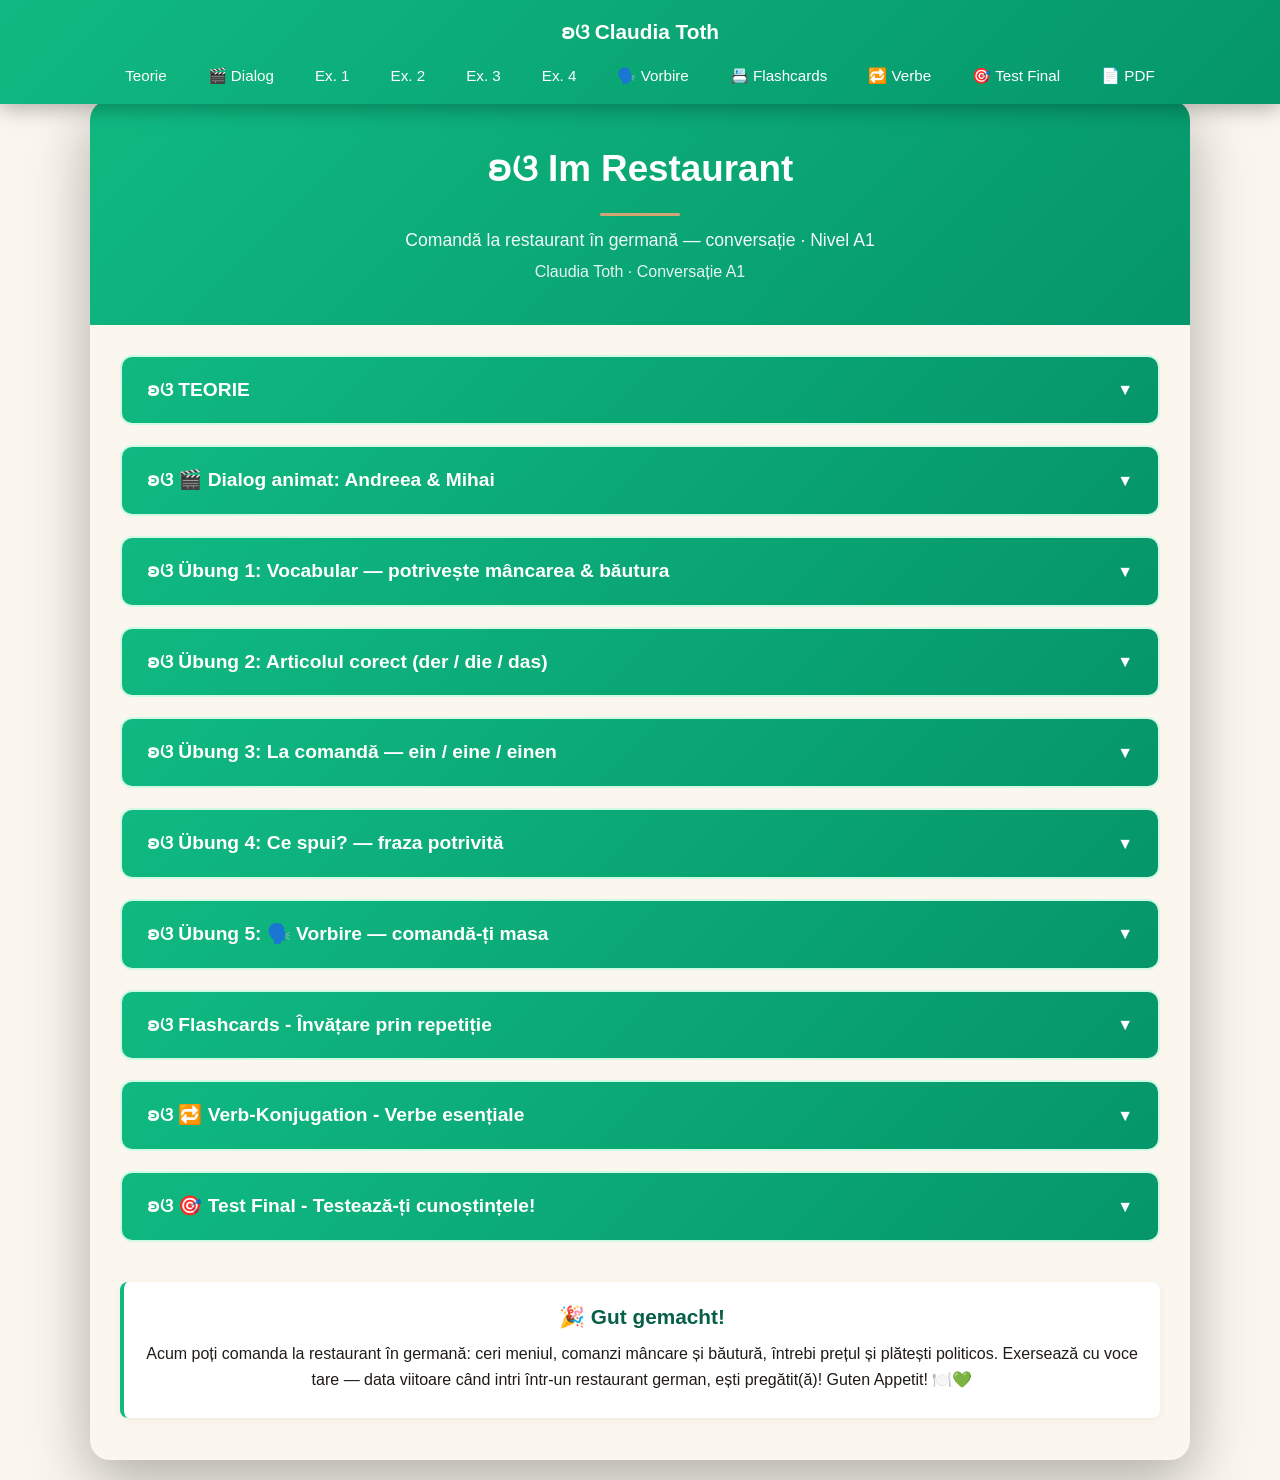
==== commit bd3edb3b: "Rebrand v2 culori: crem + auriu + emerald (mustar v1 eliminat) + PDF regenerat Co-Authored-By: Claud" ====
--- a/index.html
+++ b/index.html
@@ -93,7 +93,7 @@
                         <p>Acesta e cel mai important exercițiu din lecție — și nu se notează. Imaginează-ți că ești la restaurantul lui Mihai și <strong>comandă cu voce tare</strong>: salută, cere meniul, comandă 2-3 lucruri, întreabă prețul și cere nota. Repetă de 2-3 ori, până curge natural.</p>
                     </div>
 
-                    <div class="theory-box" style="background:#eef2ff;border-color:#6366f1;">
+                    <div class="theory-box" style="background:#F5F0E8;border-color:#D4A574;">
                         <h4>💡 Tippuri — începuturi de propoziție</h4>
                         <ul style="margin-left:20px;">
                             <li><strong>Die Speisekarte, bitte.</strong> <em>(Meniul, vă rog.)</em></li>
--- a/styles.css
+++ b/styles.css
@@ -11,12 +11,12 @@
 
 body {
     font-family: 'Segoe UI', Tahoma, Geneva, Verdana, sans-serif;
-    background: linear-gradient(135deg, #10b981 0%, #059669 100%);
+    background: #FAF6EE;
     line-height: 1.6;
     padding: 0;
     padding-top: 80px;
     min-height: 100vh;
-    color: #374151;
+    color: #1F1B16;
 }
 
 /* ============================================
@@ -75,7 +75,7 @@
 .container {
     max-width: 1100px;
     margin: 20px auto;
-    background: white;
+    background: #FBF7EF;
     border-radius: 20px;
     box-shadow: 0 20px 60px rgba(0,0,0,0.3);
     overflow: hidden;
@@ -150,7 +150,7 @@
 .section-content {
     display: none;
     padding: 25px;
-    background: #f0fdf4;
+    background: #FBF7EF;
 }
 
 .section-content.active {
@@ -236,7 +236,7 @@
     gap: 12px;
     margin-bottom: 18px;
     padding: 10px 14px;
-    background: #f0fdf4;
+    background: #FBF7EF;
     border-left: 4px solid #10b981;
     border-radius: 6px;
 }
@@ -313,7 +313,7 @@
 }
 
 .example-box .ro {
-    color: #6b7280;
+    color: #5A5147;
     font-size: 0.95rem;
     margin-top: 4px;
 }
@@ -347,7 +347,7 @@
 }
 
 .theory-table tr:nth-child(even) {
-    background: #f0fdf4;
+    background: #FBF7EF;
 }
 
 .theory-table .verb {
@@ -361,7 +361,7 @@
 }
 
 .theory-table .ro-text {
-    color: #6b7280;
+    color: #5A5147;
     font-style: italic;
     font-size: 0.95rem;
 }
@@ -370,12 +370,12 @@
    EXERCIȚII
    ============================================ */
 .exercise-instruction {
-    background: #fffbeb;
-    border-left: 4px solid #f59e0b;
+    background: #F5F0E8;
+    border-left: 4px solid #D4A574;
     padding: 12px 18px;
     margin-bottom: 18px;
     border-radius: 8px;
-    color: #78350f;
+    color: #5A5147;
 }
 
 .exercise-item {
@@ -413,7 +413,7 @@
 }
 
 .input-group label {
-    color: #374151;
+    color: #1F1B16;
     font-size: 1rem;
     line-height: 1.5;
 }
@@ -463,7 +463,7 @@
 }
 
 .mc-option:hover {
-    background: #f0fdf4;
+    background: #FBF7EF;
 }
 
 .mc-option input[type="radio"] {
@@ -545,12 +545,12 @@
 }
 
 .btn-reset {
-    background: #6b7280;
+    background: #5A5147;
     color: white;
 }
 
 .btn-reset:hover {
-    background: #4b5563;
+    background: #433d35;
     transform: translateY(-2px);
     box-shadow: 0 8px 20px rgba(107, 114, 128, 0.4);
 }
@@ -627,7 +627,7 @@
 
 .flashcard .ro {
     font-size: 1.2rem;
-    color: #6b7280;
+    color: #5A5147;
     font-style: italic;
     display: none;
 }
@@ -642,7 +642,7 @@
     bottom: 12px;
     left: 0;
     right: 0;
-    color: #9ca3af;
+    color: #8a8175;
     font-size: 0.85rem;
 }
 
@@ -776,8 +776,8 @@
         -webkit-overflow-scrolling: touch;
         max-width: 100%;
         scrollbar-width: thin;
-        scrollbar-color: #f59e0b #fef3c7;
-        background-image: linear-gradient(to right, transparent calc(100% - 32px), rgba(245, 158, 11, 0.28) 100%);
+        scrollbar-color: #D4A574 #F5F0E8;
+        background-image: linear-gradient(to right, transparent calc(100% - 32px), rgba(212, 165, 116, 0.28) 100%);
         background-attachment: local;
         background-repeat: no-repeat;
     }
@@ -788,12 +788,12 @@
     }
     .theory-table::-webkit-scrollbar-track,
     .grammar-table::-webkit-scrollbar-track {
-        background: #fef3c7;
+        background: #F5F0E8;
         border-radius: 3px;
     }
     .theory-table::-webkit-scrollbar-thumb,
     .grammar-table::-webkit-scrollbar-thumb {
-        background: #f59e0b;
+        background: #D4A574;
         border-radius: 3px;
     }
 
@@ -801,15 +801,15 @@
     .grammar-table::before {
         content: '👈 Glisează lateral pentru toate coloanele 👉';
         display: block;
-        background: #fef3c7;
-        color: #92400e;
+        background: #F5F0E8;
+        color: #5A5147;
         padding: 6px 10px;
         font-size: 0.72rem;
         text-align: center;
         font-style: italic;
         border-radius: 6px 6px 0 0;
         white-space: nowrap;
-        border-bottom: 1px solid #f59e0b;
+        border-bottom: 1px solid #D4A574;
         position: sticky;
         left: 0;
     }
@@ -828,14 +828,14 @@
    ============================================ */
 .ro-translation {
     display: inline-block;
-    color: #6b7280;
+    color: #5A5147;
     font-style: italic;
     font-size: 0.88rem;
     font-weight: normal;
     line-height: 1.4;
     margin-top: 4px;
     padding-left: 8px;
-    border-left: 2px solid #fcd34d;
+    border-left: 2px solid #D4A574;
 }
 
 /* ============================================
@@ -858,7 +858,7 @@
 }
 
 .test-intro p {
-    color: #374151;
+    color: #1F1B16;
     margin-bottom: 15px;
 }
 
@@ -872,7 +872,7 @@
 
 .test-info-list li {
     padding: 8px 0;
-    color: #374151;
+    color: #1F1B16;
 }
 
 .btn-large {
@@ -921,7 +921,7 @@
 
 /* Întrebarea curentă */
 .test-question {
-    background: #f0fdf4;
+    background: #FBF7EF;
     padding: 25px;
     border-radius: 10px;
     margin-bottom: 20px;
@@ -937,35 +937,35 @@
 
 .test-question-content {
     font-size: 1.15rem;
-    color: #374151;
+    color: #1F1B16;
     line-height: 1.8;
     margin-bottom: 12px;
 }
 
 .test-blank {
-    background: #fef3c7;
+    background: #F5F0E8;
     padding: 4px 16px;
     border-radius: 6px;
-    border: 2px dashed #f59e0b;
-    color: #78350f;
+    border: 2px dashed #D4A574;
+    color: #5A5147;
     font-weight: bold;
     margin-right: 8px;
 }
 
 .test-translation {
     display: block;
-    color: #6b7280;
+    color: #5A5147;
     font-style: italic;
     margin: 10px 0;
     font-size: 0.95rem;
 }
 
 .test-ro-text {
-    background: #fff7ed;
+    background: #F5F0E8;
     padding: 15px;
     border-radius: 8px;
-    border-left: 4px solid #f59e0b;
-    color: #78350f;
+    border-left: 4px solid #D4A574;
+    color: #5A5147;
     font-weight: 500;
 }
 
@@ -1002,7 +1002,7 @@
 
 .test-mc .mc-option:hover {
     border-color: #10b981;
-    background: #f0fdf4;
+    background: #FBF7EF;
 }
 
 /* Controale wizard */
@@ -1015,12 +1015,12 @@
 }
 
 .btn-secondary {
-    background: #6b7280;
+    background: #5A5147;
     color: white;
 }
 
 .btn-secondary:hover {
-    background: #4b5563;
+    background: #433d35;
     transform: translateY(-2px);
     box-shadow: 0 4px 12px rgba(107, 114, 128, 0.4);
 }
@@ -1034,13 +1034,13 @@
 
 /* Buton ÎNAPOI LA TEORIE */
 .btn-back {
-    background: linear-gradient(135deg, #6366f1 0%, #4f46e5 100%);
+    background: linear-gradient(135deg, #5A5147 0%, #433d35 100%);
     color: white;
 }
 
 .btn-back:hover {
     transform: translateY(-2px);
-    box-shadow: 0 8px 20px rgba(99, 102, 241, 0.4);
+    box-shadow: 0 8px 20px rgba(90, 81, 71, 0.4);
 }
 
 .test-back-top {
@@ -1117,7 +1117,7 @@
 
 /* Stats categorii */
 .test-stats {
-    background: #f0fdf4;
+    background: #FBF7EF;
     padding: 20px;
     border-radius: 10px;
     margin-bottom: 20px;
@@ -1137,7 +1137,7 @@
 .test-stats li {
     padding: 8px 0;
     border-bottom: 1px solid #d1fae5;
-    color: #374151;
+    color: #1F1B16;
 }
 
 .test-stats li:last-child {
@@ -1244,7 +1244,7 @@
 
 .dm-tile {
     padding: 10px 14px;
-    background: #f0fdf4;
+    background: #FBF7EF;
     border: 2px solid #d1fae5;
     border-radius: 8px;
     cursor: pointer;
@@ -1261,9 +1261,9 @@
 }
 
 .dm-tile.dm-selected {
-    background: #fef3c7;
-    border-color: #f59e0b;
-    color: #78350f;
+    background: #F5F0E8;
+    border-color: #D4A574;
+    color: #5A5147;
 }
 
 .dm-tile.dm-correct {
@@ -1285,11 +1285,11 @@
     text-align: center;
     margin-top: 12px;
     padding: 10px;
-    background: #fffbeb;
-    border-radius: 8px;
-    color: #78350f;
+    background: #F5F0E8;
+    border-radius: 8px;
+    color: #5A5147;
     font-weight: 600;
-    border-left: 4px solid #f59e0b;
+    border-left: 4px solid #D4A574;
 }
 
 @keyframes shake {
@@ -1315,7 +1315,7 @@
 
 .sort-tile {
     padding: 8px 14px;
-    background: #f0fdf4;
+    background: #FBF7EF;
     border: 2px solid #d1fae5;
     border-radius: 8px;
     cursor: pointer;
@@ -1331,9 +1331,9 @@
 }
 
 .sort-tile.sort-selected {
-    background: #fef3c7;
-    border-color: #f59e0b;
-    color: #78350f;
+    background: #F5F0E8;
+    border-color: #D4A574;
+    color: #5A5147;
 }
 
 .sort-tile.sort-wrong {
@@ -1369,7 +1369,7 @@
 
 .sort-col:hover {
     border-color: #10b981;
-    background: #f0fdf4;
+    background: #FBF7EF;
 }
 
 .sort-col-title {
@@ -1406,8 +1406,8 @@
 .satzbau-answer {
     min-height: 50px;
     padding: 12px;
-    background: #fffbeb;
-    border: 2px dashed #f59e0b;
+    background: #F5F0E8;
+    border: 2px dashed #D4A574;
     border-radius: 8px;
     margin: 8px 0;
     display: flex;
@@ -1417,7 +1417,7 @@
 }
 
 .satzbau-answer-placeholder {
-    color: #9ca3af;
+    color: #8a8175;
     font-style: italic;
     font-size: 0.95rem;
 }
@@ -1427,7 +1427,7 @@
     flex-wrap: wrap;
     gap: 8px;
     padding: 10px;
-    background: #f0fdf4;
+    background: #FBF7EF;
     border-radius: 8px;
     margin-top: 8px;
 }
@@ -1510,18 +1510,18 @@
     border-radius: 8px;
     cursor: pointer;
     transition: all 0.2s;
-    color: #374151;
+    color: #1F1B16;
 }
 
 .mistake-opt:hover {
     border-color: #10b981;
-    background: #f0fdf4;
+    background: #FBF7EF;
 }
 
 .mistake-opt.mistake-picked {
-    border-color: #f59e0b;
-    background: #fef3c7;
-    color: #78350f;
+    border-color: #D4A574;
+    background: #F5F0E8;
+    color: #5A5147;
     font-weight: 600;
 }
 
@@ -1560,7 +1560,7 @@
     size: A4;
     margin: 18mm 14mm 22mm 14mm;
     @bottom-left { content: "ʚଓ © 2026 Claudia Toth"; font-size: 9pt; color: #065f46; }
-    @bottom-right { content: "pag. " counter(page) " / " counter(pages); font-size: 9pt; color: #6b7280; }
+    @bottom-right { content: "pag. " counter(page) " / " counter(pages); font-size: 9pt; color: #5A5147; }
 }
 
 @media print {
@@ -1628,7 +1628,7 @@
 }
 .cast-card .detail {
     font-size: 0.65rem;
-    color: #6b7280;
+    color: #5A5147;
     line-height: 1.2;
     margin-top: 2px;
 }
@@ -1640,8 +1640,8 @@
 /* Avatar 44×56px (NU dimensiune nativă!) — adăugat în template 28 mai 2026 */
 /* după bug raportat de Claudia pe A2 L2 (andreeas-diplom) */
 .andreea-note {
-    background: #fffbeb;
-    border-left: 4px solid #f59e0b;
+    background: #F5F0E8;
+    border-left: 4px solid #D4A574;
     border-radius: 0 8px 8px 0;
     padding: 12px 16px;
     margin: 14px 0;
@@ -1660,7 +1660,7 @@
 }
 .andreea-note-content .speaker {
     font-weight: 700;
-    color: #92400e;
+    color: #5A5147;
     font-size: 0.85rem;
     margin-bottom: 4px;
 }
@@ -1668,7 +1668,7 @@
     content: "💚 ";
 }
 .andreea-note-content .text {
-    color: #78350f;
+    color: #5A5147;
     font-size: 0.92rem;
     font-style: italic;
     line-height: 1.55;
@@ -1703,7 +1703,7 @@
     border-bottom: none;
 }
 .grammar-table tr:nth-child(even) {
-    background: #f0fdf4;
+    background: #FBF7EF;
 }
 
 /* ===== REGULA 14 PATCH â€” touch scroll mobile (fix raportat 31 mai 2026) ===== */
@@ -1729,8 +1729,8 @@
    DIALOG ANIMAT (motor Pflege) — Andreea ↔ Annette
    ============================================ */
 .animated-dialog { background: white; border-radius: 16px; padding: 20px; margin: 16px 0; box-shadow: 0 4px 18px rgba(6, 95, 70, 0.1); }
-.dialog-context { background: #f0fdf4; border-left: 4px solid #10b981; padding: 10px 14px; border-radius: 6px; color: #065f46; font-size: 0.9rem; margin-bottom: 18px; }
-.stage-container { background: linear-gradient(135deg, #f0fdf4 0%, #ecfdf5 100%); border-radius: 12px; padding: 24px 16px; margin: 14px 0; }
+.dialog-context { background: #FBF7EF; border-left: 4px solid #10b981; padding: 10px 14px; border-radius: 6px; color: #065f46; font-size: 0.9rem; margin-bottom: 18px; }
+.stage-container { background: linear-gradient(135deg, #FBF7EF 0%, #ecfdf5 100%); border-radius: 12px; padding: 24px 16px; margin: 14px 0; }
 .stage { display: grid; grid-template-columns: 1fr 1fr; gap: 24px; align-items: start; }
 .character-wrapper { display: flex; flex-direction: column; align-items: center; position: relative; transition: all 0.3s; opacity: 0.55; }
 .character-wrapper.speaking { opacity: 1; transform: scale(1.05); }
@@ -1746,7 +1746,7 @@
 .speech-bubble .bubble-de, .speech-bubble .bubble-ro { transition: opacity 0.18s ease; }
 .speech-bubble.text-fading .bubble-de, .speech-bubble.text-fading .bubble-ro { opacity: 0.15; }
 .bubble-de { color: #065f46; font-weight: 600; font-size: 0.95rem; margin-bottom: 6px; line-height: 1.4; }
-.bubble-ro { color: #6b7280; font-style: italic; font-size: 0.85rem; line-height: 1.4; }
+.bubble-ro { color: #5A5147; font-style: italic; font-size: 0.85rem; line-height: 1.4; }
 .dialog-controls { display: flex; justify-content: center; gap: 10px; margin: 16px 0 10px; flex-wrap: wrap; }
 .btn-dialog { background: linear-gradient(135deg, #10b981 0%, #059669 100%); color: white; border: none; padding: 10px 18px; border-radius: 8px; cursor: pointer; font-size: 0.92rem; font-weight: 600; transition: all 0.2s; font-family: inherit; }
 .btn-dialog:hover:not(:disabled) { transform: translateY(-2px); box-shadow: 0 4px 12px rgba(16, 185, 129, 0.3); }
@@ -1755,13 +1755,13 @@
 .progress-bar { height: 8px; background: #e5e7eb; border-radius: 4px; overflow: hidden; margin-bottom: 6px; }
 .progress-fill { height: 100%; background: linear-gradient(135deg, #10b981 0%, #059669 100%); transition: width 0.3s ease-out; width: 0%; }
 .progress-text { color: #065f46; font-size: 0.85rem; font-weight: 600; }
-.transcript-details { margin-top: 16px; background: #f0fdf4; border-radius: 8px; padding: 10px 14px; }
+.transcript-details { margin-top: 16px; background: #FBF7EF; border-radius: 8px; padding: 10px 14px; }
 .transcript-details summary { color: #065f46; font-weight: 600; cursor: pointer; padding: 4px 0; }
 .transcript-list { margin-top: 10px; }
 .reply-item { background: white; border-left: 4px solid #d1d5db; padding: 10px 12px; border-radius: 6px; margin-bottom: 8px; transition: all 0.3s; }
-.reply-item.active { border-left-color: #10b981; background: #f0fdf4; transform: translateX(4px); }
+.reply-item.active { border-left-color: #10b981; background: #FBF7EF; transform: translateX(4px); }
 .reply-header { display: flex; align-items: center; gap: 10px; margin-bottom: 6px; }
-.reply-num { color: #6b7280; font-size: 0.85rem; font-weight: 700; }
+.reply-num { color: #5A5147; font-size: 0.85rem; font-weight: 700; }
 .reply-speaker { color: #065f46; font-weight: 600; font-size: 0.88rem; flex: 1; }
 .speaker-andreea { color: #047857; }
 .speaker-annette { color: #a21caf; }
@@ -1769,11 +1769,23 @@
 .btn-replay-reply { background: #ecfdf5; border: 1px solid #10b981; color: #065f46; border-radius: 6px; padding: 3px 8px; cursor: pointer; font-size: 0.8rem; }
 .btn-replay-reply:hover { background: #d1fae5; }
 .reply-de { color: #065f46; font-weight: 600; font-size: 0.92rem; line-height: 1.45; }
-.reply-ro { color: #6b7280; font-style: italic; font-size: 0.85rem; margin-top: 2px; }
+.reply-ro { color: #5A5147; font-style: italic; font-size: 0.85rem; margin-top: 2px; }
 @media (max-width: 768px) {
     .stage { grid-template-columns: 1fr; gap: 32px; }
 }
 
 /* ===== Kenji — avatar emoji (student invitat Japonia) ===== */
-.kenji-avatar { background: linear-gradient(135deg, #eff6ff 0%, #dbeafe 100%); font-size: 44px; }
-.speaker-kenji { color: #2563eb; }+.kenji-avatar { background: linear-gradient(135deg, #F5F0E8 0%, #dbeafe 100%); font-size: 44px; }
+.speaker-kenji { color: #2563eb; }
+
+/* ===== BRAND v2 — linie aurie 80x3px sub h1 (rebrand iunie 2026) ===== */
+.header h1 { position: relative; }
+.header h1::after {
+    content: "";
+    display: block;
+    width: 80px;
+    height: 3px;
+    background: #D4A574;
+    margin: 14px auto 0;
+    border-radius: 2px;
+}
